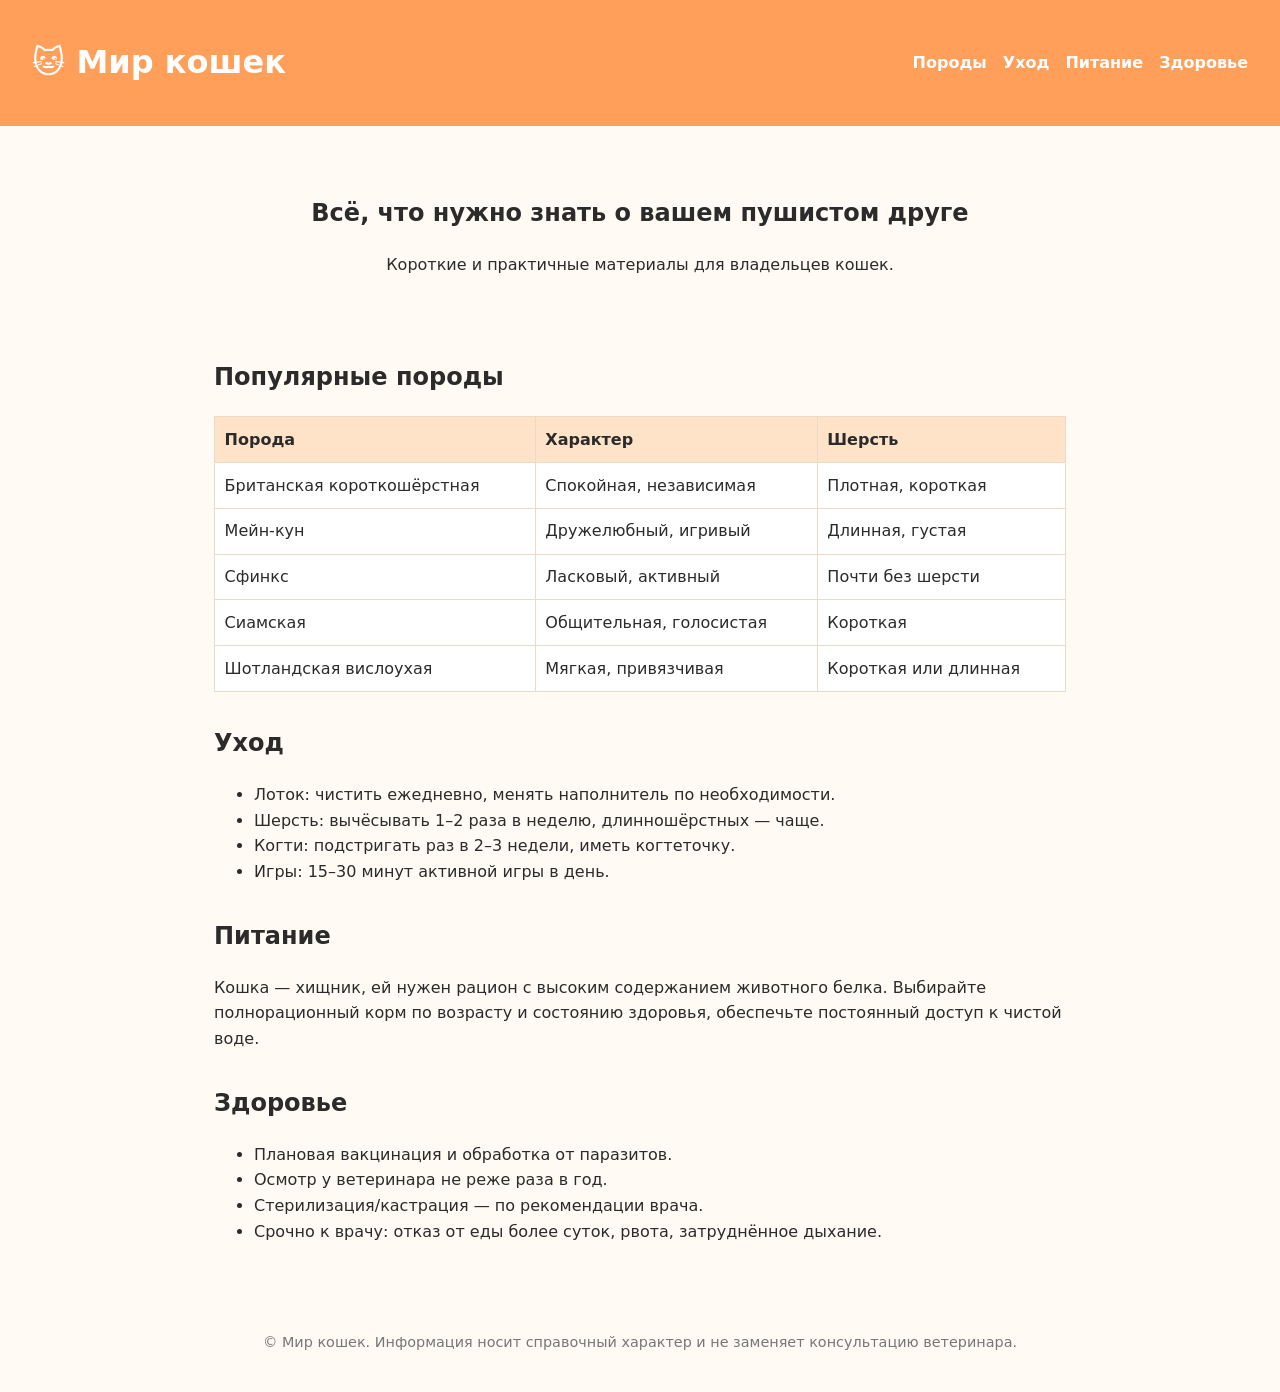
==== index.html @ d74d77e1 "Добавлен сайт о кошках" ====
<!DOCTYPE html>
<html lang="ru">
<head>
<meta charset="utf-8">
<meta name="viewport" content="width=device-width, initial-scale=1">
<title>Мир кошек — породы, уход, питание, здоровье</title>
<meta name="description" content="Всё о кошках: популярные породы, правильный уход, питание и здоровье питомца.">
<link rel="stylesheet" href="style.css">
</head>
<body>
<header>
<h1>🐱 Мир кошек</h1>
<nav><a href="#breeds">Породы</a><a href="#care">Уход</a><a href="#food">Питание</a><a href="#health">Здоровье</a></nav>
</header>
<main>
<section class="hero"><h2>Всё, что нужно знать о вашем пушистом друге</h2><p>Короткие и практичные материалы для владельцев кошек.</p></section>
<section id="breeds"><h2>Популярные породы</h2>
<table><thead><tr><th>Порода</th><th>Характер</th><th>Шерсть</th></tr></thead><tbody>
<tr><td>Британская короткошёрстная</td><td>Спокойная, независимая</td><td>Плотная, короткая</td></tr>
<tr><td>Мейн-кун</td><td>Дружелюбный, игривый</td><td>Длинная, густая</td></tr>
<tr><td>Сфинкс</td><td>Ласковый, активный</td><td>Почти без шерсти</td></tr>
<tr><td>Сиамская</td><td>Общительная, голосистая</td><td>Короткая</td></tr>
<tr><td>Шотландская вислоухая</td><td>Мягкая, привязчивая</td><td>Короткая или длинная</td></tr>
</tbody></table></section>
<section id="care"><h2>Уход</h2><ul><li>Лоток: чистить ежедневно, менять наполнитель по необходимости.</li><li>Шерсть: вычёсывать 1–2 раза в неделю, длинношёрстных — чаще.</li><li>Когти: подстригать раз в 2–3 недели, иметь когтеточку.</li><li>Игры: 15–30 минут активной игры в день.</li></ul></section>
<section id="food"><h2>Питание</h2><p>Кошка — хищник, ей нужен рацион с высоким содержанием животного белка. Выбирайте полнорационный корм по возрасту и состоянию здоровья, обеспечьте постоянный доступ к чистой воде.</p></section>
<section id="health"><h2>Здоровье</h2><ul><li>Плановая вакцинация и обработка от паразитов.</li><li>Осмотр у ветеринара не реже раза в год.</li><li>Стерилизация/кастрация — по рекомендации врача.</li><li>Срочно к врачу: отказ от еды более суток, рвота, затруднённое дыхание.</li></ul></section>
</main>
<footer><p>© Мир кошек. Информация носит справочный характер и не заменяет консультацию ветеринара.</p></footer>
</body>
</html>
---- style.css ----
*{box-sizing:border-box}body{margin:0;font-family:system-ui,Arial,sans-serif;line-height:1.6;color:#2b2b2b;background:#fffaf4}header{background:#ff9f5a;color:#fff;padding:1rem 2rem;display:flex;justify-content:space-between;align-items:center;flex-wrap:wrap}header nav a{color:#fff;margin-left:1rem;text-decoration:none;font-weight:600}main{max-width:900px;margin:auto;padding:1rem 1.5rem}.hero{text-align:center;padding:2rem 0}section{margin-bottom:2rem}table{width:100%;border-collapse:collapse;background:#fff}th,td{border:1px solid #eadbc8;padding:.6rem;text-align:left}th{background:#ffe3c9}footer{text-align:center;padding:1.5rem;font-size:.9rem;color:#777}
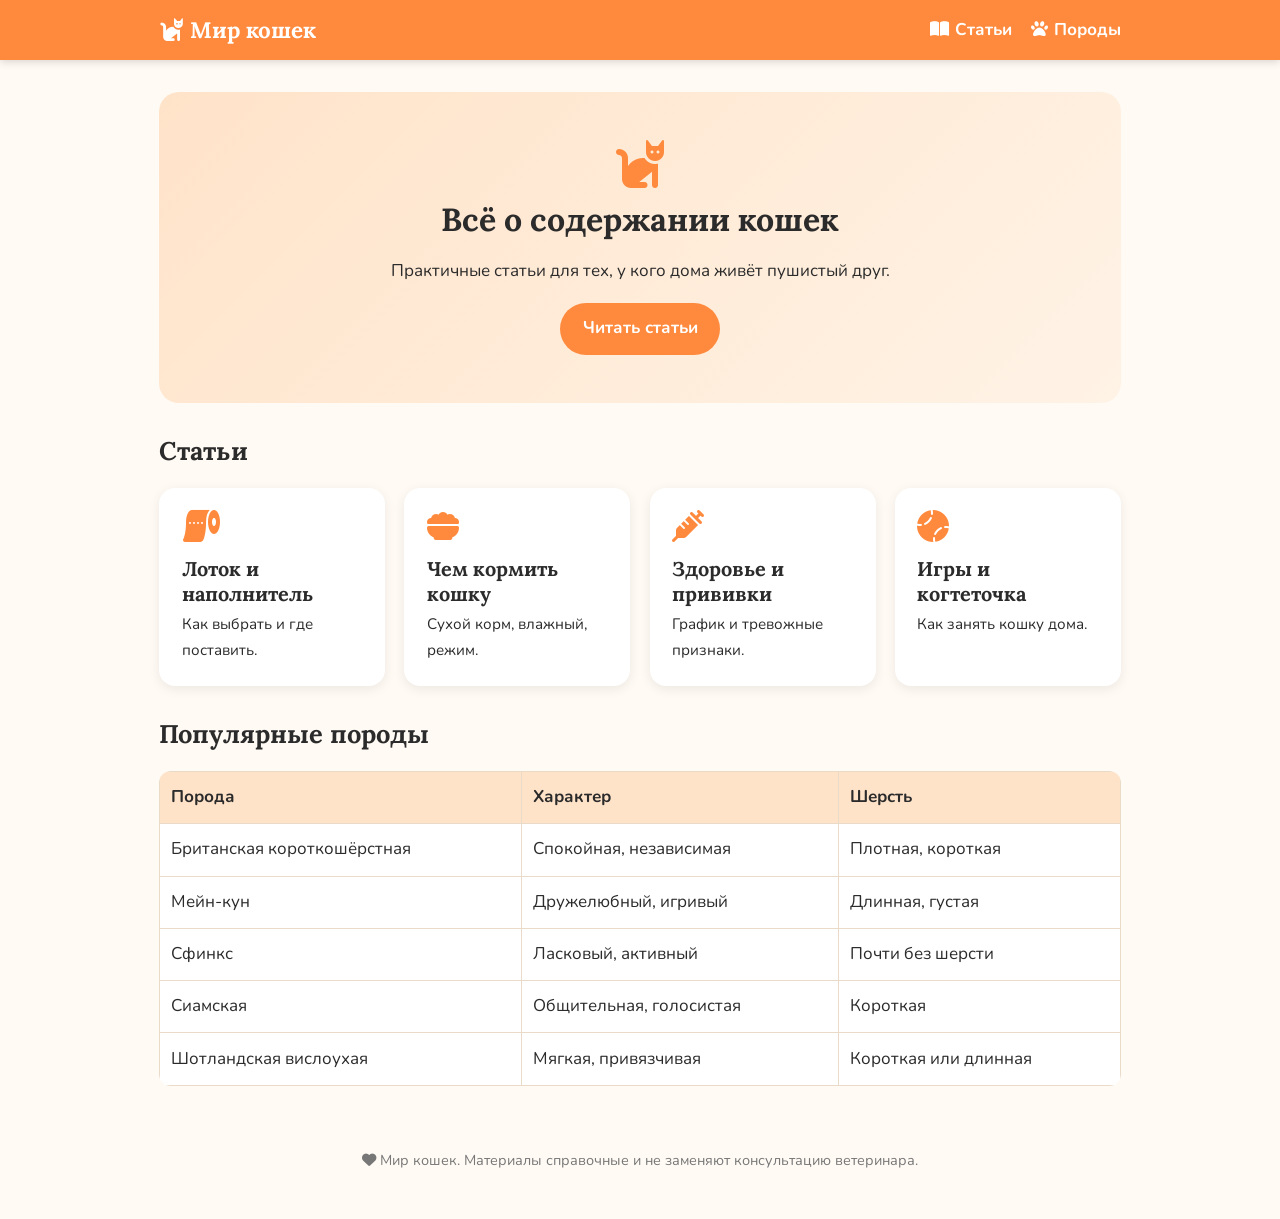
==== commit f4e55fee: "Адаптивный дизайн, шрифты, иконки и статьи о содержании кошек" ====
--- a/index.html
+++ b/index.html
@@ -3,29 +3,33 @@
 <head>
 <meta charset="utf-8">
 <meta name="viewport" content="width=device-width, initial-scale=1">
-<title>Мир кошек — породы, уход, питание, здоровье</title>
-<meta name="description" content="Всё о кошках: популярные породы, правильный уход, питание и здоровье питомца.">
+<title>Мир кошек — содержание, уход, питание, здоровье</title>
+<meta name="description" content="Статьи о содержании кошек: лоток, питание, здоровье, игры. Породы и практичные советы владельцам.">
+<link rel="preconnect" href="https://fonts.googleapis.com">
+<link rel="preconnect" href="https://fonts.gstatic.com" crossorigin>
+<link href="https://fonts.googleapis.com/css2?family=Lora:wght@600;700&family=Nunito:wght@400;700&display=swap" rel="stylesheet">
+<link rel="stylesheet" href="https://cdnjs.cloudflare.com/ajax/libs/font-awesome/6.5.1/css/all.min.css">
 <link rel="stylesheet" href="style.css">
 </head>
 <body>
-<header>
-<h1>🐱 Мир кошек</h1>
-<nav><a href="#breeds">Породы</a><a href="#care">Уход</a><a href="#food">Питание</a><a href="#health">Здоровье</a></nav>
-</header>
+<header><div class="bar"><a class="logo" href="index.html"><i class="fa-solid fa-cat"></i> Мир кошек</a><button class="burger" aria-label="Меню"><i class="fa-solid fa-bars"></i></button><nav id="menu"><a href="#articles"><i class="fa-solid fa-book-open"></i>Статьи</a><a href="#breeds"><i class="fa-solid fa-paw"></i>Породы</a></nav></div></header>
 <main>
-<section class="hero"><h2>Всё, что нужно знать о вашем пушистом друге</h2><p>Короткие и практичные материалы для владельцев кошек.</p></section>
-<section id="breeds"><h2>Популярные породы</h2>
-<table><thead><tr><th>Порода</th><th>Характер</th><th>Шерсть</th></tr></thead><tbody>
+<section class="hero"><i class="fa-solid fa-cat"></i><h2>Всё о содержании кошек</h2><p>Практичные статьи для тех, у кого дома живёт пушистый друг.</p><a class="btn" href="#articles">Читать статьи</a></section>
+<section id="articles"><h2>Статьи</h2><div class="cards">
+<a class="card" href="articles/lotok.html"><i class="fa-solid fa-toilet-paper"></i><h3>Лоток и наполнитель</h3><p>Как выбрать и где поставить.</p></a>
+<a class="card" href="articles/pitanie.html"><i class="fa-solid fa-bowl-food"></i><h3>Чем кормить кошку</h3><p>Сухой корм, влажный, режим.</p></a>
+<a class="card" href="articles/zdorovie.html"><i class="fa-solid fa-syringe"></i><h3>Здоровье и прививки</h3><p>График и тревожные признаки.</p></a>
+<a class="card" href="articles/igry.html"><i class="fa-solid fa-baseball"></i><h3>Игры и когтеточка</h3><p>Как занять кошку дома.</p></a>
+</div></section>
+<section id="breeds"><h2>Популярные породы</h2><div class="table-wrap"><table><thead><tr><th>Порода</th><th>Характер</th><th>Шерсть</th></tr></thead><tbody>
 <tr><td>Британская короткошёрстная</td><td>Спокойная, независимая</td><td>Плотная, короткая</td></tr>
 <tr><td>Мейн-кун</td><td>Дружелюбный, игривый</td><td>Длинная, густая</td></tr>
 <tr><td>Сфинкс</td><td>Ласковый, активный</td><td>Почти без шерсти</td></tr>
 <tr><td>Сиамская</td><td>Общительная, голосистая</td><td>Короткая</td></tr>
 <tr><td>Шотландская вислоухая</td><td>Мягкая, привязчивая</td><td>Короткая или длинная</td></tr>
-</tbody></table></section>
-<section id="care"><h2>Уход</h2><ul><li>Лоток: чистить ежедневно, менять наполнитель по необходимости.</li><li>Шерсть: вычёсывать 1–2 раза в неделю, длинношёрстных — чаще.</li><li>Когти: подстригать раз в 2–3 недели, иметь когтеточку.</li><li>Игры: 15–30 минут активной игры в день.</li></ul></section>
-<section id="food"><h2>Питание</h2><p>Кошка — хищник, ей нужен рацион с высоким содержанием животного белка. Выбирайте полнорационный корм по возрасту и состоянию здоровья, обеспечьте постоянный доступ к чистой воде.</p></section>
-<section id="health"><h2>Здоровье</h2><ul><li>Плановая вакцинация и обработка от паразитов.</li><li>Осмотр у ветеринара не реже раза в год.</li><li>Стерилизация/кастрация — по рекомендации врача.</li><li>Срочно к врачу: отказ от еды более суток, рвота, затруднённое дыхание.</li></ul></section>
+</tbody></table></div></section>
 </main>
-<footer><p>© Мир кошек. Информация носит справочный характер и не заменяет консультацию ветеринара.</p></footer>
+<footer><p><i class="fa-solid fa-heart"></i> Мир кошек. Материалы справочные и не заменяют консультацию ветеринара.</p></footer>
+<script src="script.js"></script>
 </body>
 </html>
--- a/style.css
+++ b/style.css
@@ -1 +1 @@
-*{box-sizing:border-box}body{margin:0;font-family:system-ui,Arial,sans-serif;line-height:1.6;color:#2b2b2b;background:#fffaf4}header{background:#ff9f5a;color:#fff;padding:1rem 2rem;display:flex;justify-content:space-between;align-items:center;flex-wrap:wrap}header nav a{color:#fff;margin-left:1rem;text-decoration:none;font-weight:600}main{max-width:900px;margin:auto;padding:1rem 1.5rem}.hero{text-align:center;padding:2rem 0}section{margin-bottom:2rem}table{width:100%;border-collapse:collapse;background:#fff}th,td{border:1px solid #eadbc8;padding:.6rem;text-align:left}th{background:#ffe3c9}footer{text-align:center;padding:1.5rem;font-size:.9rem;color:#777}
+:root{--c:#ff8a3d;--c2:#ffe3c9;--bg:#fffaf4;--t:#2b2b2b}*{box-sizing:border-box}html{scroll-behavior:smooth}body{margin:0;font-family:'Nunito',system-ui,sans-serif;line-height:1.7;color:var(--t);background:var(--bg);font-size:17px}h1,h2,h3{font-family:'Lora',Georgia,serif;line-height:1.25}a{color:var(--c)}img{max-width:100%}header{background:var(--c);color:#fff;position:sticky;top:0;z-index:10;box-shadow:0 2px 8px rgba(0,0,0,.15)}.bar{max-width:1000px;margin:auto;padding:.7rem 1.2rem;display:flex;justify-content:space-between;align-items:center}.logo{color:#fff;text-decoration:none;font-family:'Lora',serif;font-size:1.4rem;font-weight:700}nav a{color:#fff;text-decoration:none;font-weight:700;margin-left:1.2rem}nav a i{margin-right:.35rem}.burger{display:none;background:none;border:0;color:#fff;font-size:1.6rem;cursor:pointer}main{max-width:1000px;margin:auto;padding:1rem 1.2rem}.hero{text-align:center;padding:3rem 1rem;background:linear-gradient(135deg,#ffe3c9,#fff3e6);border-radius:20px;margin:1rem 0 2rem}.hero i{font-size:3rem;color:var(--c)}.hero h2{font-size:2rem;margin:.5rem 0}.btn{display:inline-block;background:var(--c);color:#fff;padding:.7rem 1.4rem;border-radius:30px;text-decoration:none;font-weight:700}.cards{display:grid;grid-template-columns:repeat(auto-fit,minmax(220px,1fr));gap:1.2rem;margin:1rem 0 2rem}.card{background:#fff;border-radius:16px;padding:1.4rem;box-shadow:0 3px 12px rgba(0,0,0,.08);text-decoration:none;color:var(--t);transition:transform .2s}.card:hover{transform:translateY(-4px)}.card i{font-size:2rem;color:var(--c)}.card h3{margin:.6rem 0 .3rem}.card p{margin:0;font-size:.95rem}.table-wrap{overflow-x:auto}table{width:100%;border-collapse:collapse;background:#fff;border-radius:12px;overflow:hidden}th,td{border:1px solid #eadbc8;padding:.7rem;text-align:left}th{background:var(--c2)}article{background:#fff;border-radius:16px;padding:1.6rem;box-shadow:0 3px 12px rgba(0,0,0,.06)}article h1{margin-top:0}.back{display:inline-block;margin-bottom:1rem;text-decoration:none;font-weight:700}.note{background:var(--c2);border-left:5px solid var(--c);padding:.8rem 1rem;border-radius:8px}footer{text-align:center;padding:2rem 1rem;font-size:.9rem;color:#777}@media(max-width:700px){body{font-size:16px}.burger{display:block}nav{display:none;position:absolute;left:0;right:0;top:100%;background:var(--c);padding:.5rem 1.2rem 1rem}nav.open{display:block}nav a{display:block;margin:0;padding:.6rem 0;border-top:1px solid rgba(255,255,255,.3)}.hero{padding:2rem 1rem}.hero h2{font-size:1.5rem}article{padding:1.1rem}th,td{padding:.5rem;font-size:.9rem}}
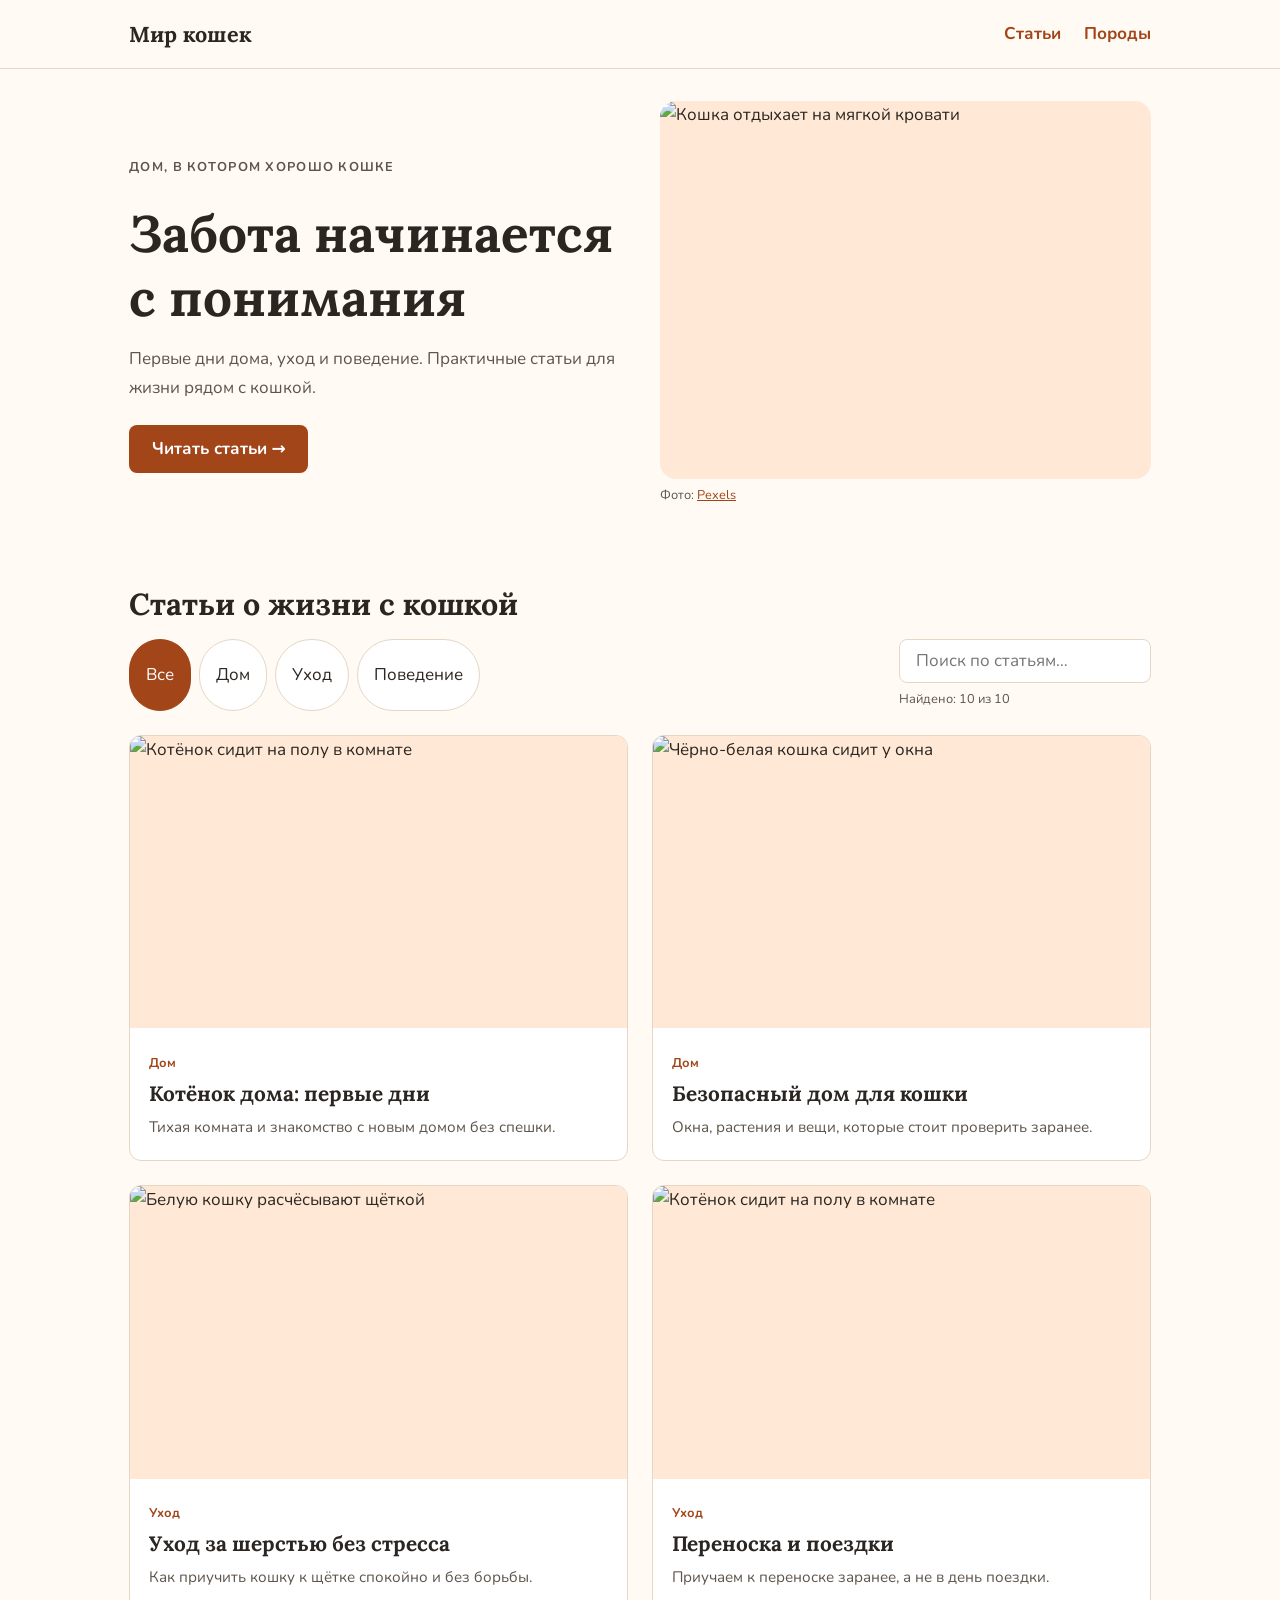
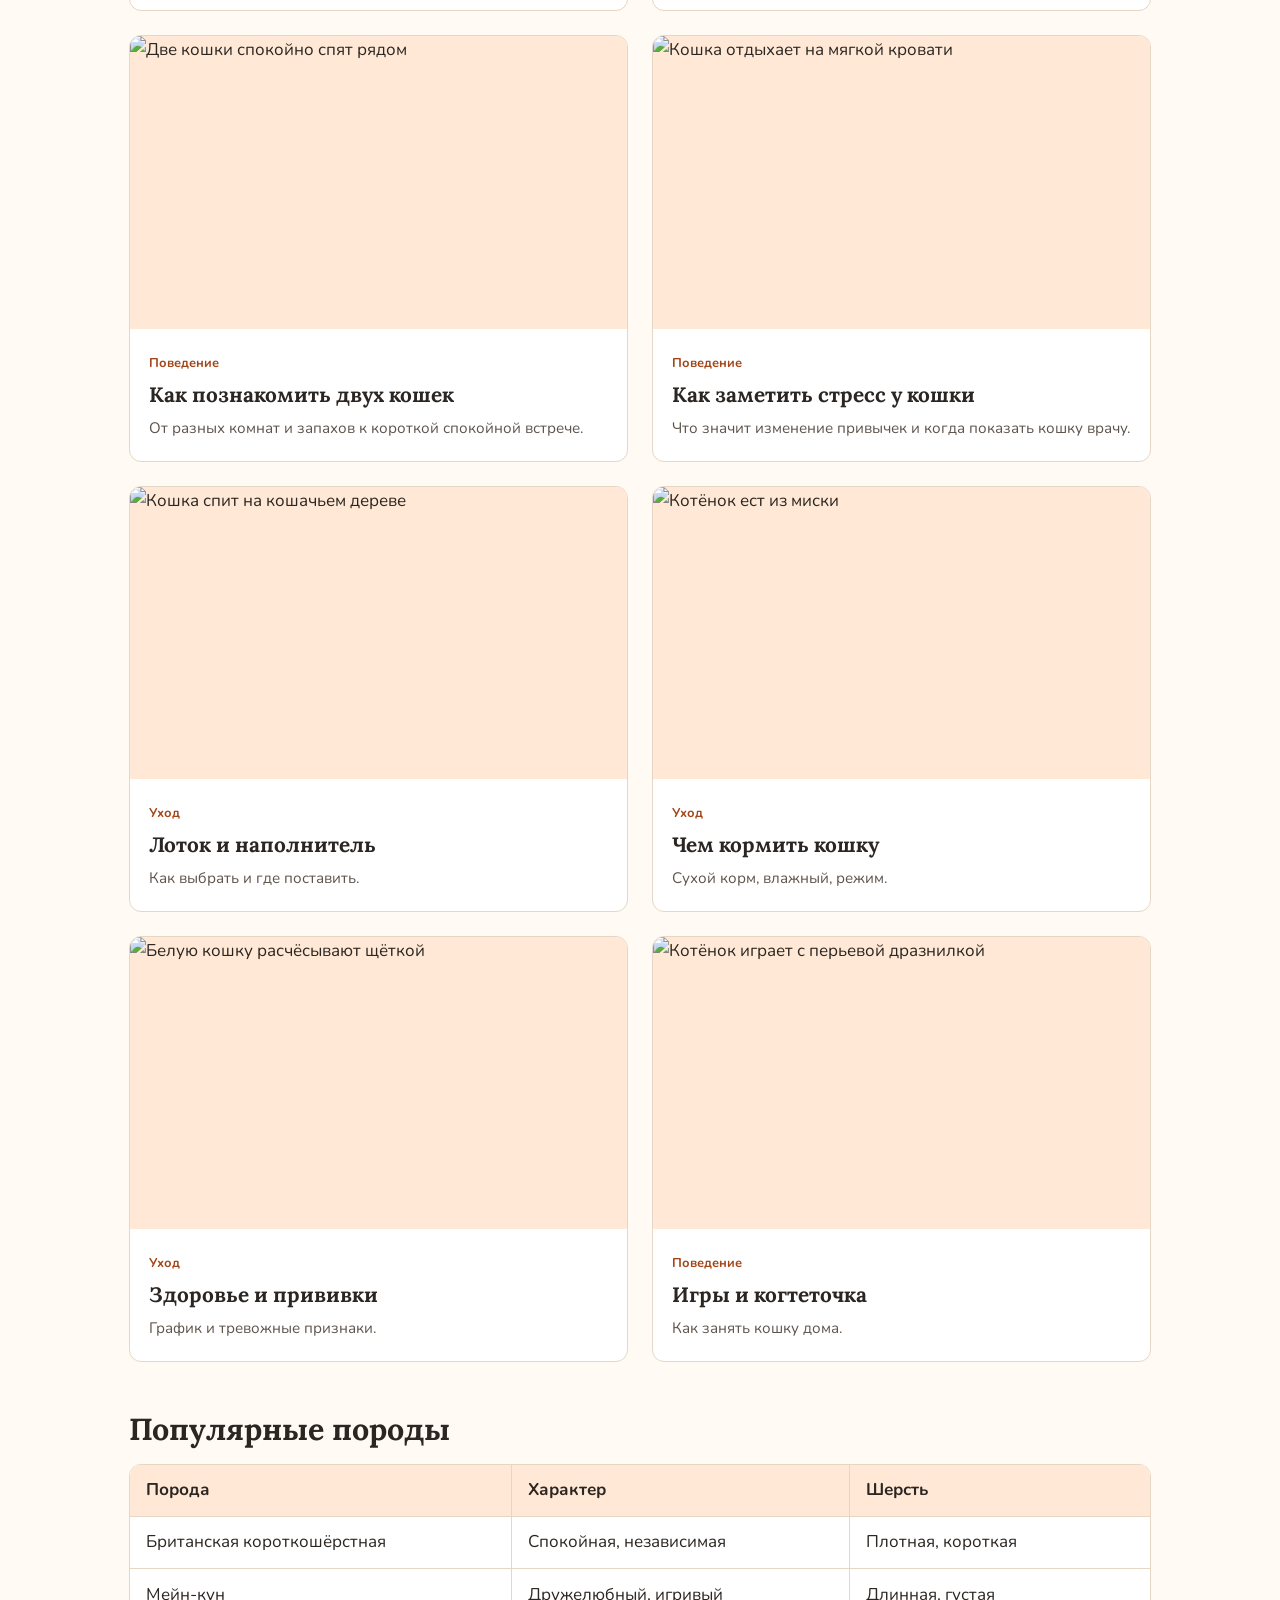
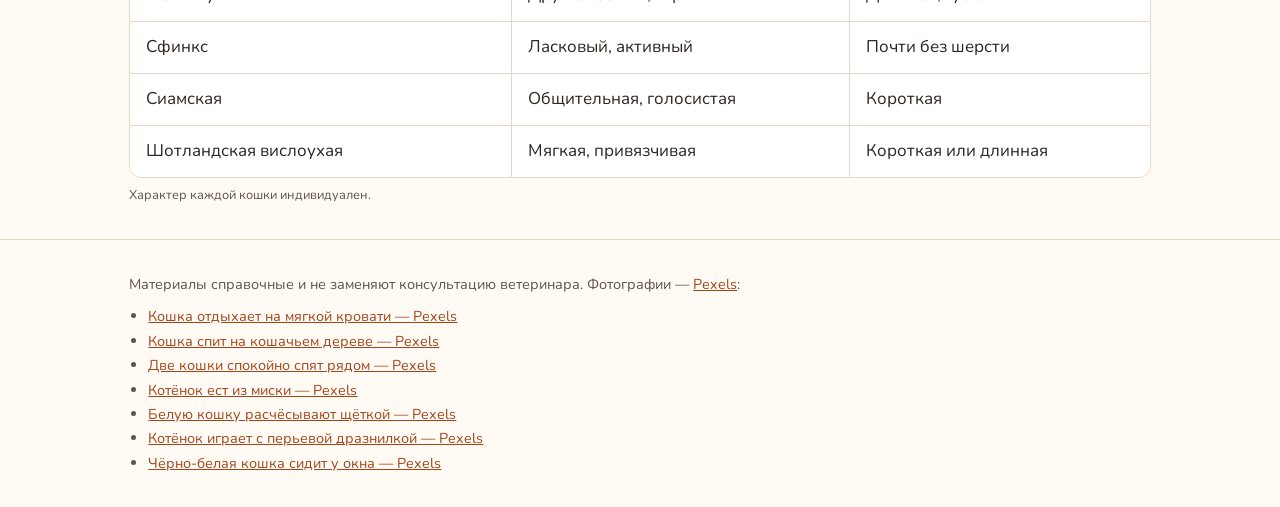
==== commit 52608f09: "Add photos, 6 new articles, search and filters" ====
--- a/index.html
+++ b/index.html
@@ -1,35 +1 @@
-<!DOCTYPE html>
-<html lang="ru">
-<head>
-<meta charset="utf-8">
-<meta name="viewport" content="width=device-width, initial-scale=1">
-<title>Мир кошек — содержание, уход, питание, здоровье</title>
-<meta name="description" content="Статьи о содержании кошек: лоток, питание, здоровье, игры. Породы и практичные советы владельцам.">
-<link rel="preconnect" href="https://fonts.googleapis.com">
-<link rel="preconnect" href="https://fonts.gstatic.com" crossorigin>
-<link href="https://fonts.googleapis.com/css2?family=Lora:wght@600;700&family=Nunito:wght@400;700&display=swap" rel="stylesheet">
-<link rel="stylesheet" href="https://cdnjs.cloudflare.com/ajax/libs/font-awesome/6.5.1/css/all.min.css">
-<link rel="stylesheet" href="style.css">
-</head>
-<body>
-<header><div class="bar"><a class="logo" href="index.html"><i class="fa-solid fa-cat"></i> Мир кошек</a><button class="burger" aria-label="Меню"><i class="fa-solid fa-bars"></i></button><nav id="menu"><a href="#articles"><i class="fa-solid fa-book-open"></i>Статьи</a><a href="#breeds"><i class="fa-solid fa-paw"></i>Породы</a></nav></div></header>
-<main>
-<section class="hero"><i class="fa-solid fa-cat"></i><h2>Всё о содержании кошек</h2><p>Практичные статьи для тех, у кого дома живёт пушистый друг.</p><a class="btn" href="#articles">Читать статьи</a></section>
-<section id="articles"><h2>Статьи</h2><div class="cards">
-<a class="card" href="articles/lotok.html"><i class="fa-solid fa-toilet-paper"></i><h3>Лоток и наполнитель</h3><p>Как выбрать и где поставить.</p></a>
-<a class="card" href="articles/pitanie.html"><i class="fa-solid fa-bowl-food"></i><h3>Чем кормить кошку</h3><p>Сухой корм, влажный, режим.</p></a>
-<a class="card" href="articles/zdorovie.html"><i class="fa-solid fa-syringe"></i><h3>Здоровье и прививки</h3><p>График и тревожные признаки.</p></a>
-<a class="card" href="articles/igry.html"><i class="fa-solid fa-baseball"></i><h3>Игры и когтеточка</h3><p>Как занять кошку дома.</p></a>
-</div></section>
-<section id="breeds"><h2>Популярные породы</h2><div class="table-wrap"><table><thead><tr><th>Порода</th><th>Характер</th><th>Шерсть</th></tr></thead><tbody>
-<tr><td>Британская короткошёрстная</td><td>Спокойная, независимая</td><td>Плотная, короткая</td></tr>
-<tr><td>Мейн-кун</td><td>Дружелюбный, игривый</td><td>Длинная, густая</td></tr>
-<tr><td>Сфинкс</td><td>Ласковый, активный</td><td>Почти без шерсти</td></tr>
-<tr><td>Сиамская</td><td>Общительная, голосистая</td><td>Короткая</td></tr>
-<tr><td>Шотландская вислоухая</td><td>Мягкая, привязчивая</td><td>Короткая или длинная</td></tr>
-</tbody></table></div></section>
-</main>
-<footer><p><i class="fa-solid fa-heart"></i> Мир кошек. Материалы справочные и не заменяют консультацию ветеринара.</p></footer>
-<script src="script.js"></script>
-</body>
-</html>
+<!doctype html><html lang="ru"><head><meta charset="utf-8"><meta name="viewport" content="width=device-width,initial-scale=1"><title>Мир кошек — содержание, уход, питание, здоровье</title><meta name="description" content="Статьи о кошках с фотографиями: котёнок дома, уход, питание, игры и поведение."><link rel="preconnect" href="https://fonts.googleapis.com"><link rel="preconnect" href="https://fonts.gstatic.com" crossorigin><link href="https://fonts.googleapis.com/css2?family=Lora:wght@600;700&family=Nunito:wght@400;700&display=swap" rel="stylesheet"><link rel="stylesheet" href="app.css"></head><body><header><div class="bar"><a class="logo" href="index.html">Мир кошек</a><nav id="menu" aria-label="Меню"><a href="#articles">Статьи</a><a href="#breeds">Породы</a></nav></div></header><main><section class="hero"><div><p class="eyebrow">Дом, в котором хорошо кошке</p><h1>Забота начинается с понимания</h1><p>Первые дни дома, уход и поведение. Практичные статьи для жизни рядом с кошкой.</p><a class="btn" href="#articles">Читать статьи →</a></div><figure id="hero-img"></figure></section><section id="articles"><h2 class="t">Статьи о жизни с кошкой</h2><div class="ctl"><div class="f" role="group" aria-label="Тема"><button data-f="Все" aria-pressed="true">Все</button><button data-f="Дом" aria-pressed="false">Дом</button><button data-f="Уход" aria-pressed="false">Уход</button><button data-f="Поведение" aria-pressed="false">Поведение</button></div><div><label for="q" style="position:absolute;left:-999px">Поиск по статьям</label><input id="q" type="search" placeholder="Поиск по статьям…" autocomplete="off"><p class="cap" id="cnt" aria-live="polite"></p></div></div><div class="cards" id="cards"></div><div id="empty" hidden><h3>Такой статьи пока нет</h3><p>Попробуйте другое слово.</p><button class="btn" id="reset">Показать все</button></div></section><section id="breeds"><h2 class="t">Популярные породы</h2><div class="tw"><table><thead><tr><th>Порода</th><th>Характер</th><th>Шерсть</th></tr></thead><tbody><tr><td>Британская короткошёрстная</td><td>Спокойная, независимая</td><td>Плотная, короткая</td></tr><tr><td>Мейн-кун</td><td>Дружелюбный, игривый</td><td>Длинная, густая</td></tr><tr><td>Сфинкс</td><td>Ласковый, активный</td><td>Почти без шерсти</td></tr><tr><td>Сиамская</td><td>Общительная, голосистая</td><td>Короткая</td></tr><tr><td>Шотландская вислоухая</td><td>Мягкая, привязчивая</td><td>Короткая или длинная</td></tr></tbody></table></div><p class="cap">Характер каждой кошки индивидуален.</p></section></main><footer><p>Материалы справочные и не заменяют консультацию ветеринара. Фотографии — <a href="https://www.pexels.com/license/" target="_blank" rel="noopener noreferrer">Pexels</a>:</p><ul id="credits" style="max-width:1060px;margin:.5rem auto 0;padding:0 1.2rem 0 2.4rem"></ul></footer><script src="data.js"></script><script src="app.js"></script></body></html>
--- a/app.css
+++ b/app.css
@@ -0,0 +1 @@
+:root{--bg:#fffaf4;--sf:#fff;--sf2:#ffe9d6;--tx:#2b2622;--mu:#5e544b;--ac:#a2461a;--ac2:#7d3512;--bd:#e6d6c6;color-scheme:light}@media(prefers-color-scheme:dark){:root{--bg:#1c1a18;--sf:#25221f;--sf2:#33291f;--tx:#f1ebe4;--mu:#c3b8ac;--ac:#f0a46c;--ac2:#ffc79c;--bd:#403a34;color-scheme:dark}}*{box-sizing:border-box;margin:0;padding:0}html{scroll-behavior:smooth;scroll-padding-top:5rem}body{font:17px/1.7 Nunito,system-ui,sans-serif;background:var(--bg);color:var(--tx)}h1,h2,h3{font-family:Lora,Georgia,serif;line-height:1.25}a{color:var(--ac)}img{display:block;max-width:100%;height:auto;background:var(--sf2)}header{position:sticky;top:0;z-index:5;background:var(--bg);border-bottom:1px solid var(--bd)}.bar,main,footer p{max-width:1060px;margin:auto;padding:0 1.2rem}.bar{display:flex;align-items:center;justify-content:space-between;min-height:68px}.logo{font:700 1.35rem Lora,serif;color:var(--tx);text-decoration:none}nav a{margin-left:1.4rem;font-weight:700;text-decoration:none;display:inline-flex;align-items:center;min-height:44px}main{padding-top:2rem;padding-bottom:2rem}.hero{display:grid;grid-template-columns:1fr 1fr;gap:2.5rem;align-items:center;margin-bottom:3.5rem}.hero h1{font-size:clamp(2rem,5vw,3.2rem);margin:.5rem 0 1rem}.hero p{color:var(--mu);margin-bottom:1.4rem}.eyebrow{font-size:.8rem;font-weight:700;letter-spacing:.1em;text-transform:uppercase;color:var(--ac)}.btn{display:inline-flex;align-items:center;min-height:44px;padding:.6rem 1.4rem;background:var(--ac);color:#fff;border-radius:8px;text-decoration:none;font-weight:700}.hero img{width:100%;aspect-ratio:1.3;object-fit:cover;border-radius:16px}.cap{font-size:.8rem;color:var(--mu);margin-top:.4rem}h2.t{font-size:1.9rem;margin-bottom:1rem}.ctl{display:flex;justify-content:space-between;gap:1rem;flex-wrap:wrap;margin-bottom:1.5rem}.f{display:flex;gap:.5rem;flex-wrap:wrap}.f button{min-height:44px;padding:0 1rem;border:1px solid var(--bd);border-radius:99px;background:var(--sf);color:var(--tx);font:inherit;cursor:pointer}.f button[aria-pressed=true]{background:var(--ac);color:#fff;border-color:var(--ac)}#q{min-height:44px;padding:0 1rem;border:1px solid var(--bd);border-radius:8px;background:var(--sf);color:var(--tx);font:inherit;width:min(100%,300px)}.cards{display:grid;grid-template-columns:repeat(2,1fr);gap:1.5rem;margin-bottom:3rem}.card{display:block;background:var(--sf);border:1px solid var(--bd);border-radius:12px;overflow:hidden;text-decoration:none;color:var(--tx)}.card:hover{border-color:var(--ac)}.card img{width:100%;aspect-ratio:1.7;object-fit:cover}.cb{padding:1.2rem}.card .m{font-size:.8rem;font-weight:700;color:var(--ac)}.card h3{margin:.3rem 0 .5rem;font-size:1.3rem}.card p{color:var(--mu);font-size:.95rem}.card[hidden],#empty[hidden]{display:none}#empty{padding:2rem;background:var(--sf2);border-radius:12px;margin-bottom:2rem}.tw{overflow-x:auto;border:1px solid var(--bd);border-radius:12px}table{width:100%;border-collapse:collapse;background:var(--sf)}th,td{padding:.7rem 1rem;text-align:left;border-bottom:1px solid var(--bd);border-right:1px solid var(--bd)}th{background:var(--sf2)}tr:last-child td{border-bottom:0}th:last-child,td:last-child{border-right:0}.back{display:inline-flex;align-items:center;min-height:44px;font-weight:700;text-decoration:none}.art{background:var(--sf);border:1px solid var(--bd);border-radius:16px;padding:clamp(1.2rem,4vw,3rem)}.art h1{font-size:clamp(1.8rem,4vw,2.6rem);margin:.5rem 0 1.2rem;max-width:22ch}.art .cover{width:100%;aspect-ratio:2;object-fit:cover;border-radius:12px;margin-bottom:.4rem}.prose{max-width:65ch;margin-top:1.5rem}.prose h2{font-size:1.5rem;margin:2rem 0 .6rem}.prose p{margin-bottom:1rem}.src{border-top:1px solid var(--bd);margin-top:2rem;padding-top:1rem}.src a{display:inline-flex;align-items:center;min-height:44px}.rel{margin-top:2.5rem}.rel h2{margin-bottom:1rem}footer{border-top:1px solid var(--bd);padding:2rem 0;color:var(--mu);font-size:.9rem}:focus-visible{outline:2px solid var(--ac);outline-offset:3px}@media(max-width:700px){body{font-size:16px}.hero{grid-template-columns:1fr}.cards{grid-template-columns:1fr}nav a{margin-left:.9rem}.card h3{font-size:1.15rem}th,td{min-width:130px}}
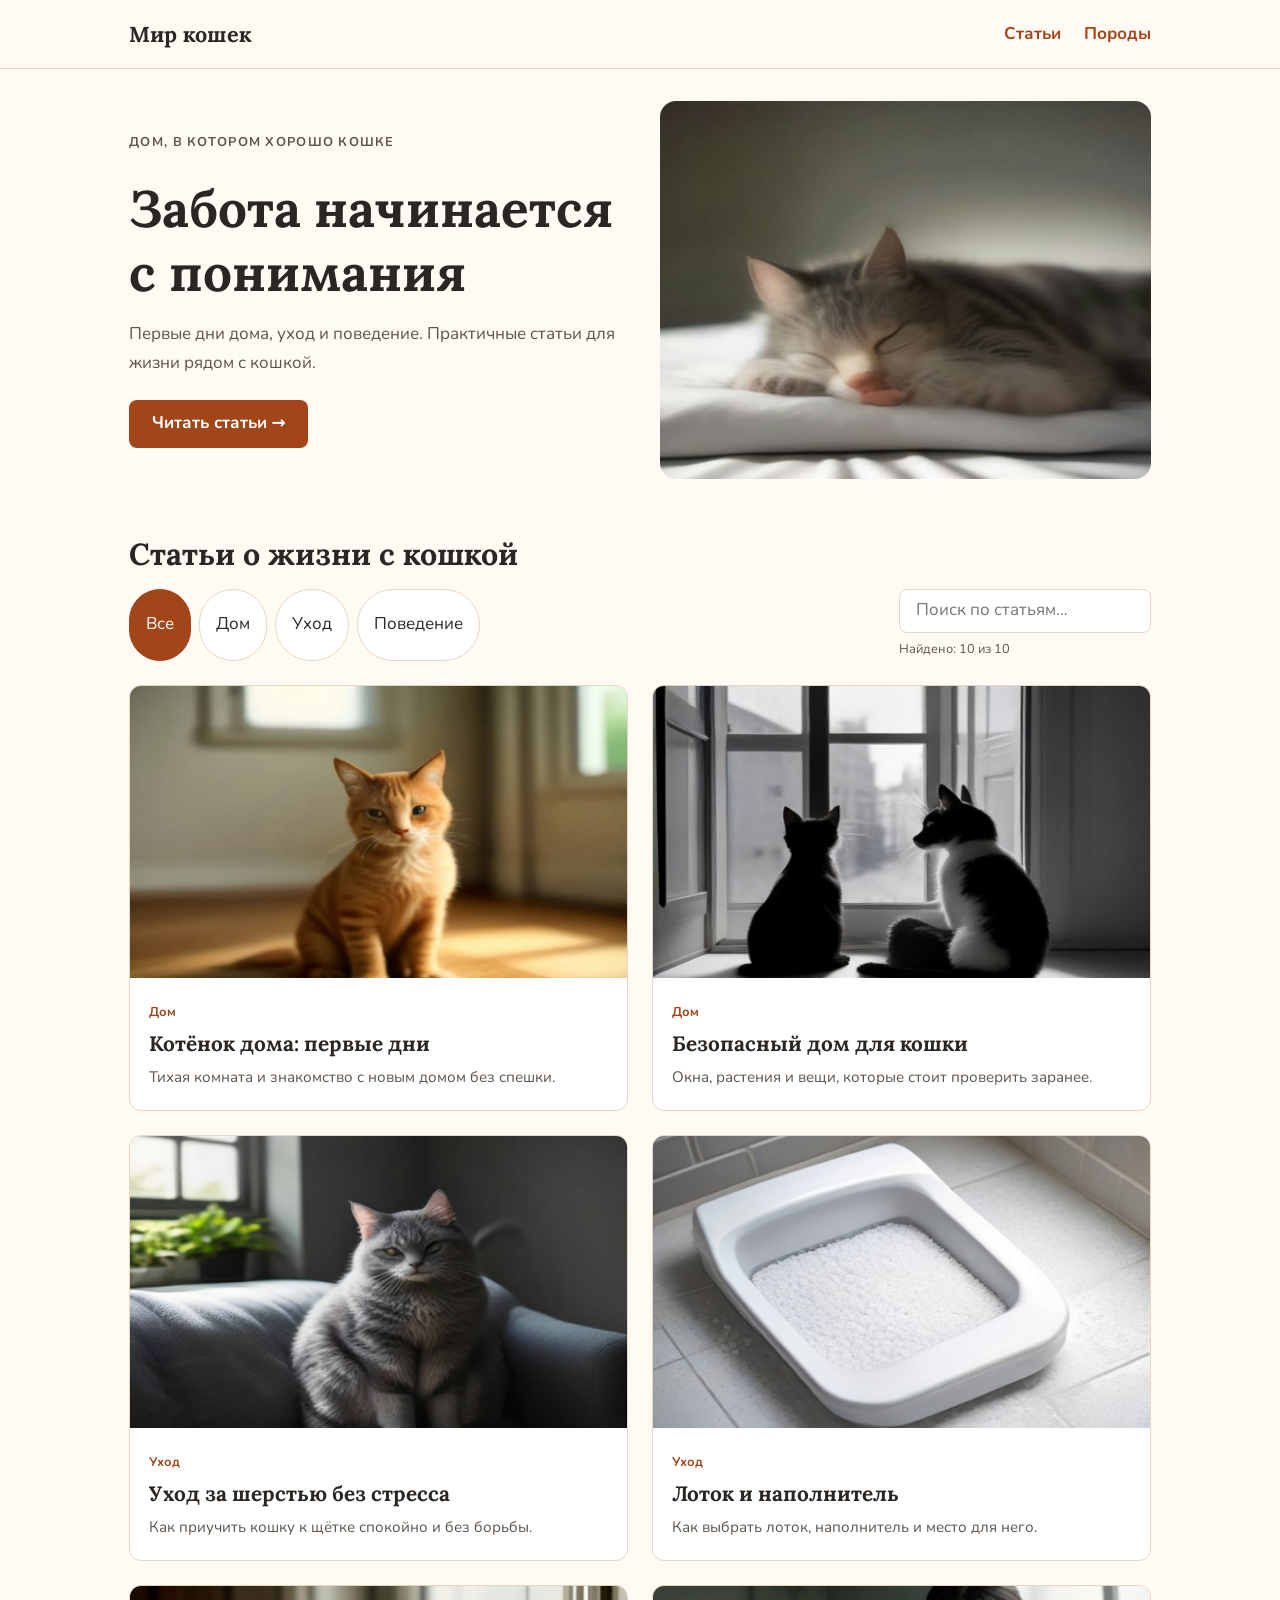
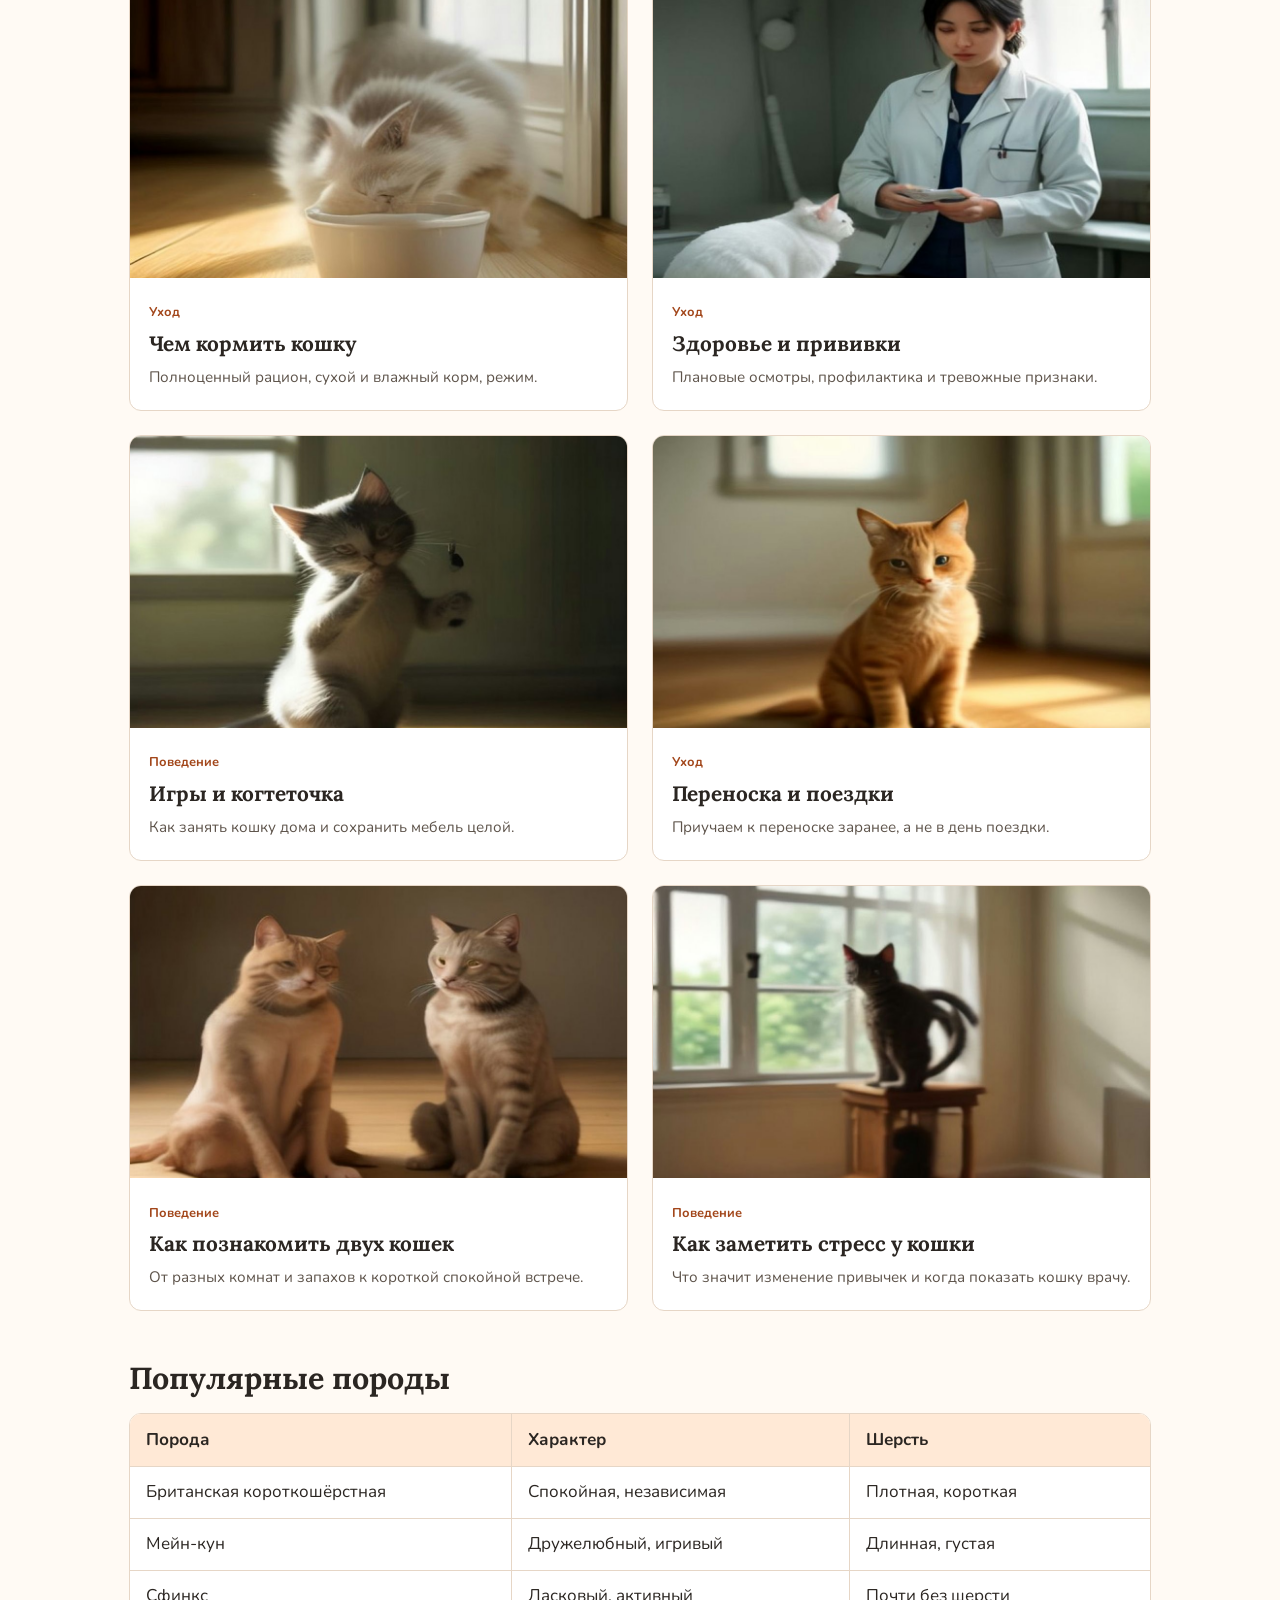
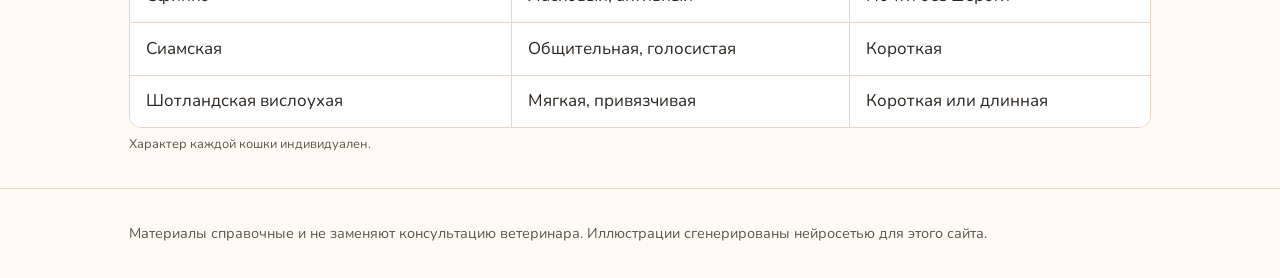
==== commit 029fc045: "Move old articles into data.js with sources, self-host generated images" ====
--- a/index.html
+++ b/index.html
@@ -1 +1 @@
-<!doctype html><html lang="ru"><head><meta charset="utf-8"><meta name="viewport" content="width=device-width,initial-scale=1"><title>Мир кошек — содержание, уход, питание, здоровье</title><meta name="description" content="Статьи о кошках с фотографиями: котёнок дома, уход, питание, игры и поведение."><link rel="preconnect" href="https://fonts.googleapis.com"><link rel="preconnect" href="https://fonts.gstatic.com" crossorigin><link href="https://fonts.googleapis.com/css2?family=Lora:wght@600;700&family=Nunito:wght@400;700&display=swap" rel="stylesheet"><link rel="stylesheet" href="app.css"></head><body><header><div class="bar"><a class="logo" href="index.html">Мир кошек</a><nav id="menu" aria-label="Меню"><a href="#articles">Статьи</a><a href="#breeds">Породы</a></nav></div></header><main><section class="hero"><div><p class="eyebrow">Дом, в котором хорошо кошке</p><h1>Забота начинается с понимания</h1><p>Первые дни дома, уход и поведение. Практичные статьи для жизни рядом с кошкой.</p><a class="btn" href="#articles">Читать статьи →</a></div><figure id="hero-img"></figure></section><section id="articles"><h2 class="t">Статьи о жизни с кошкой</h2><div class="ctl"><div class="f" role="group" aria-label="Тема"><button data-f="Все" aria-pressed="true">Все</button><button data-f="Дом" aria-pressed="false">Дом</button><button data-f="Уход" aria-pressed="false">Уход</button><button data-f="Поведение" aria-pressed="false">Поведение</button></div><div><label for="q" style="position:absolute;left:-999px">Поиск по статьям</label><input id="q" type="search" placeholder="Поиск по статьям…" autocomplete="off"><p class="cap" id="cnt" aria-live="polite"></p></div></div><div class="cards" id="cards"></div><div id="empty" hidden><h3>Такой статьи пока нет</h3><p>Попробуйте другое слово.</p><button class="btn" id="reset">Показать все</button></div></section><section id="breeds"><h2 class="t">Популярные породы</h2><div class="tw"><table><thead><tr><th>Порода</th><th>Характер</th><th>Шерсть</th></tr></thead><tbody><tr><td>Британская короткошёрстная</td><td>Спокойная, независимая</td><td>Плотная, короткая</td></tr><tr><td>Мейн-кун</td><td>Дружелюбный, игривый</td><td>Длинная, густая</td></tr><tr><td>Сфинкс</td><td>Ласковый, активный</td><td>Почти без шерсти</td></tr><tr><td>Сиамская</td><td>Общительная, голосистая</td><td>Короткая</td></tr><tr><td>Шотландская вислоухая</td><td>Мягкая, привязчивая</td><td>Короткая или длинная</td></tr></tbody></table></div><p class="cap">Характер каждой кошки индивидуален.</p></section></main><footer><p>Материалы справочные и не заменяют консультацию ветеринара. Фотографии — <a href="https://www.pexels.com/license/" target="_blank" rel="noopener noreferrer">Pexels</a>:</p><ul id="credits" style="max-width:1060px;margin:.5rem auto 0;padding:0 1.2rem 0 2.4rem"></ul></footer><script src="data.js"></script><script src="app.js"></script></body></html>
+<!doctype html><html lang="ru"><head><meta charset="utf-8"><meta name="viewport" content="width=device-width,initial-scale=1"><title>Мир кошек — содержание, уход, питание, здоровье</title><meta name="description" content="Статьи о кошках с фотографиями: котёнок дома, уход, питание, игры и поведение."><link rel="preconnect" href="https://fonts.googleapis.com"><link rel="preconnect" href="https://fonts.gstatic.com" crossorigin><link href="https://fonts.googleapis.com/css2?family=Lora:wght@600;700&family=Nunito:wght@400;700&display=swap" rel="stylesheet"><link rel="stylesheet" href="app.css"></head><body><header><div class="bar"><a class="logo" href="index.html">Мир кошек</a><nav id="menu" aria-label="Меню"><a href="#articles">Статьи</a><a href="#breeds">Породы</a></nav></div></header><main><section class="hero"><div><p class="eyebrow">Дом, в котором хорошо кошке</p><h1>Забота начинается с понимания</h1><p>Первые дни дома, уход и поведение. Практичные статьи для жизни рядом с кошкой.</p><a class="btn" href="#articles">Читать статьи →</a></div><figure id="hero-img"></figure></section><section id="articles"><h2 class="t">Статьи о жизни с кошкой</h2><div class="ctl"><div class="f" role="group" aria-label="Тема"><button data-f="Все" aria-pressed="true">Все</button><button data-f="Дом" aria-pressed="false">Дом</button><button data-f="Уход" aria-pressed="false">Уход</button><button data-f="Поведение" aria-pressed="false">Поведение</button></div><div><label for="q" style="position:absolute;left:-999px">Поиск по статьям</label><input id="q" type="search" placeholder="Поиск по статьям…" autocomplete="off"><p class="cap" id="cnt" aria-live="polite"></p></div></div><div class="cards" id="cards"></div><div id="empty" hidden><h3>Такой статьи пока нет</h3><p>Попробуйте другое слово.</p><button class="btn" id="reset">Показать все</button></div></section><section id="breeds"><h2 class="t">Популярные породы</h2><div class="tw"><table><thead><tr><th>Порода</th><th>Характер</th><th>Шерсть</th></tr></thead><tbody><tr><td>Британская короткошёрстная</td><td>Спокойная, независимая</td><td>Плотная, короткая</td></tr><tr><td>Мейн-кун</td><td>Дружелюбный, игривый</td><td>Длинная, густая</td></tr><tr><td>Сфинкс</td><td>Ласковый, активный</td><td>Почти без шерсти</td></tr><tr><td>Сиамская</td><td>Общительная, голосистая</td><td>Короткая</td></tr><tr><td>Шотландская вислоухая</td><td>Мягкая, привязчивая</td><td>Короткая или длинная</td></tr></tbody></table></div><p class="cap">Характер каждой кошки индивидуален.</p></section></main><footer><p>Материалы справочные и не заменяют консультацию ветеринара. Иллюстрации сгенерированы нейросетью для этого сайта.</p></footer><script src="data.js"></script><script src="app.js"></script></body></html>
